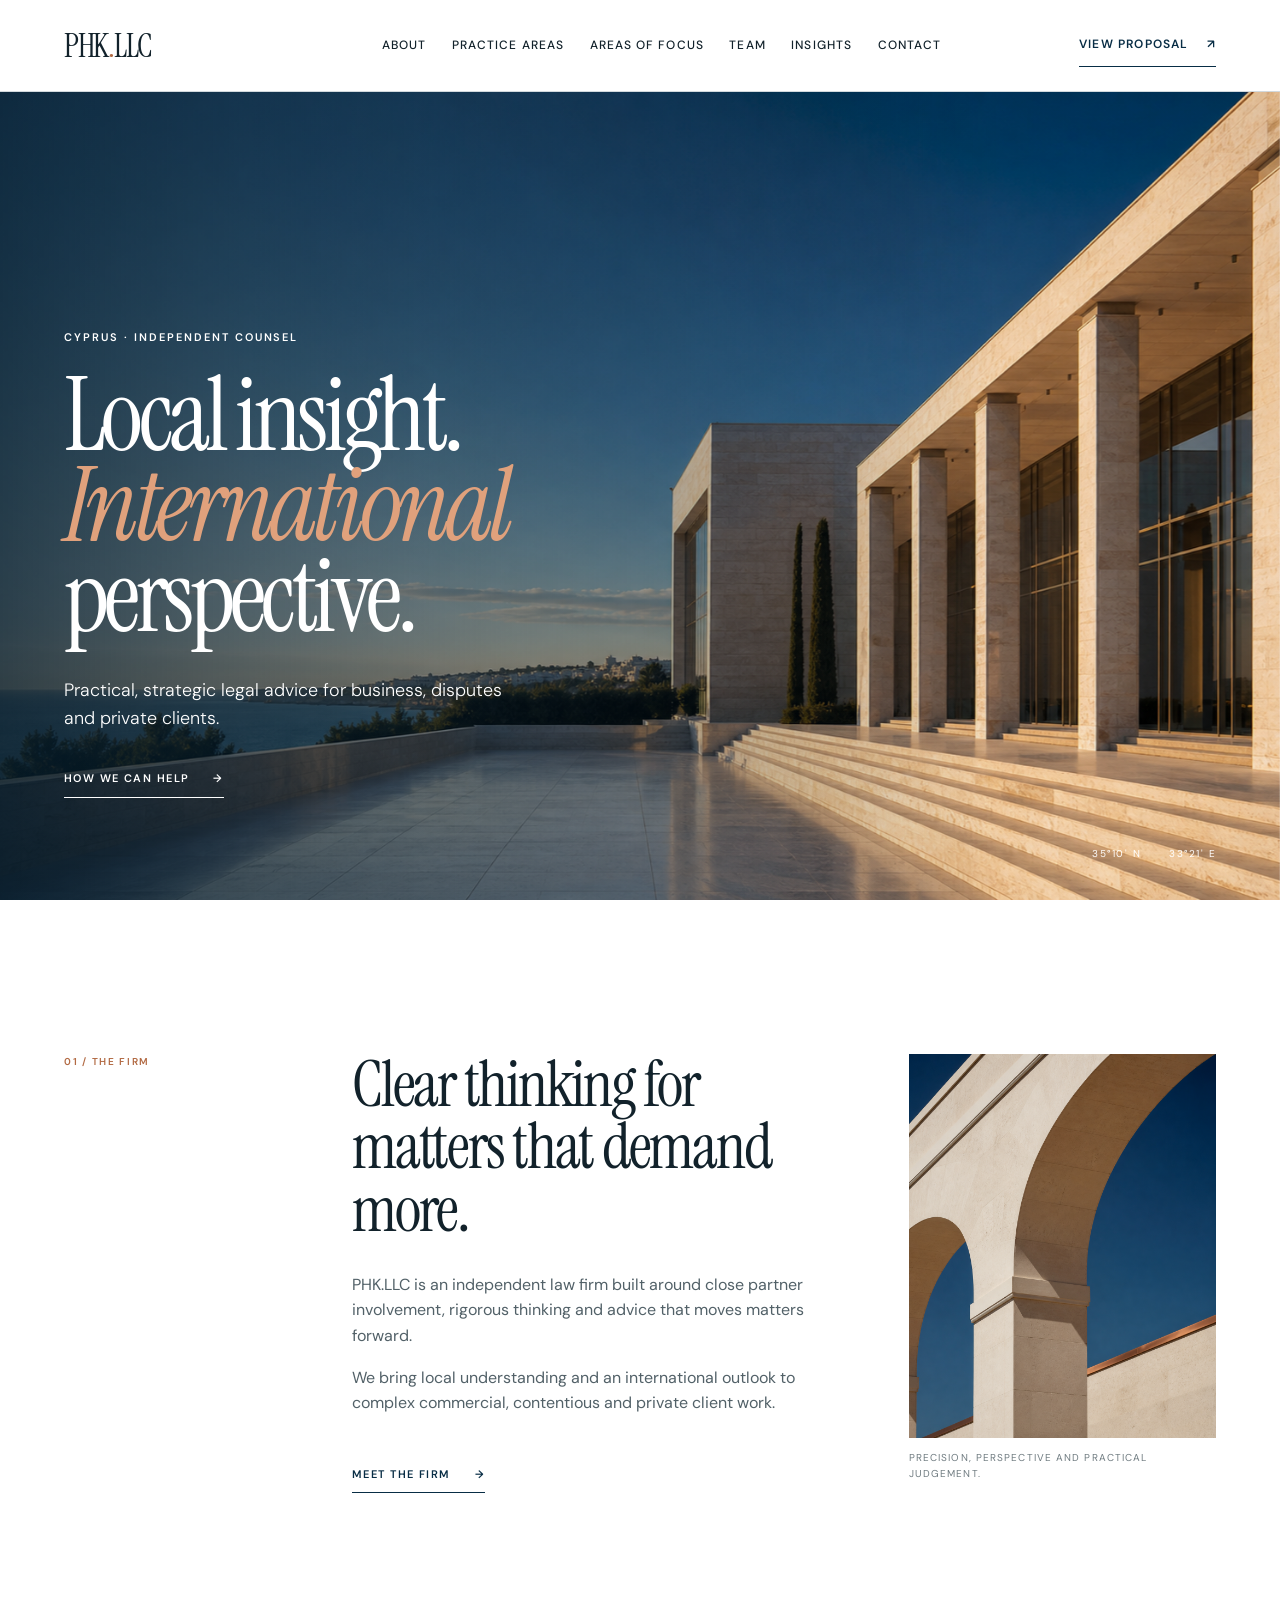
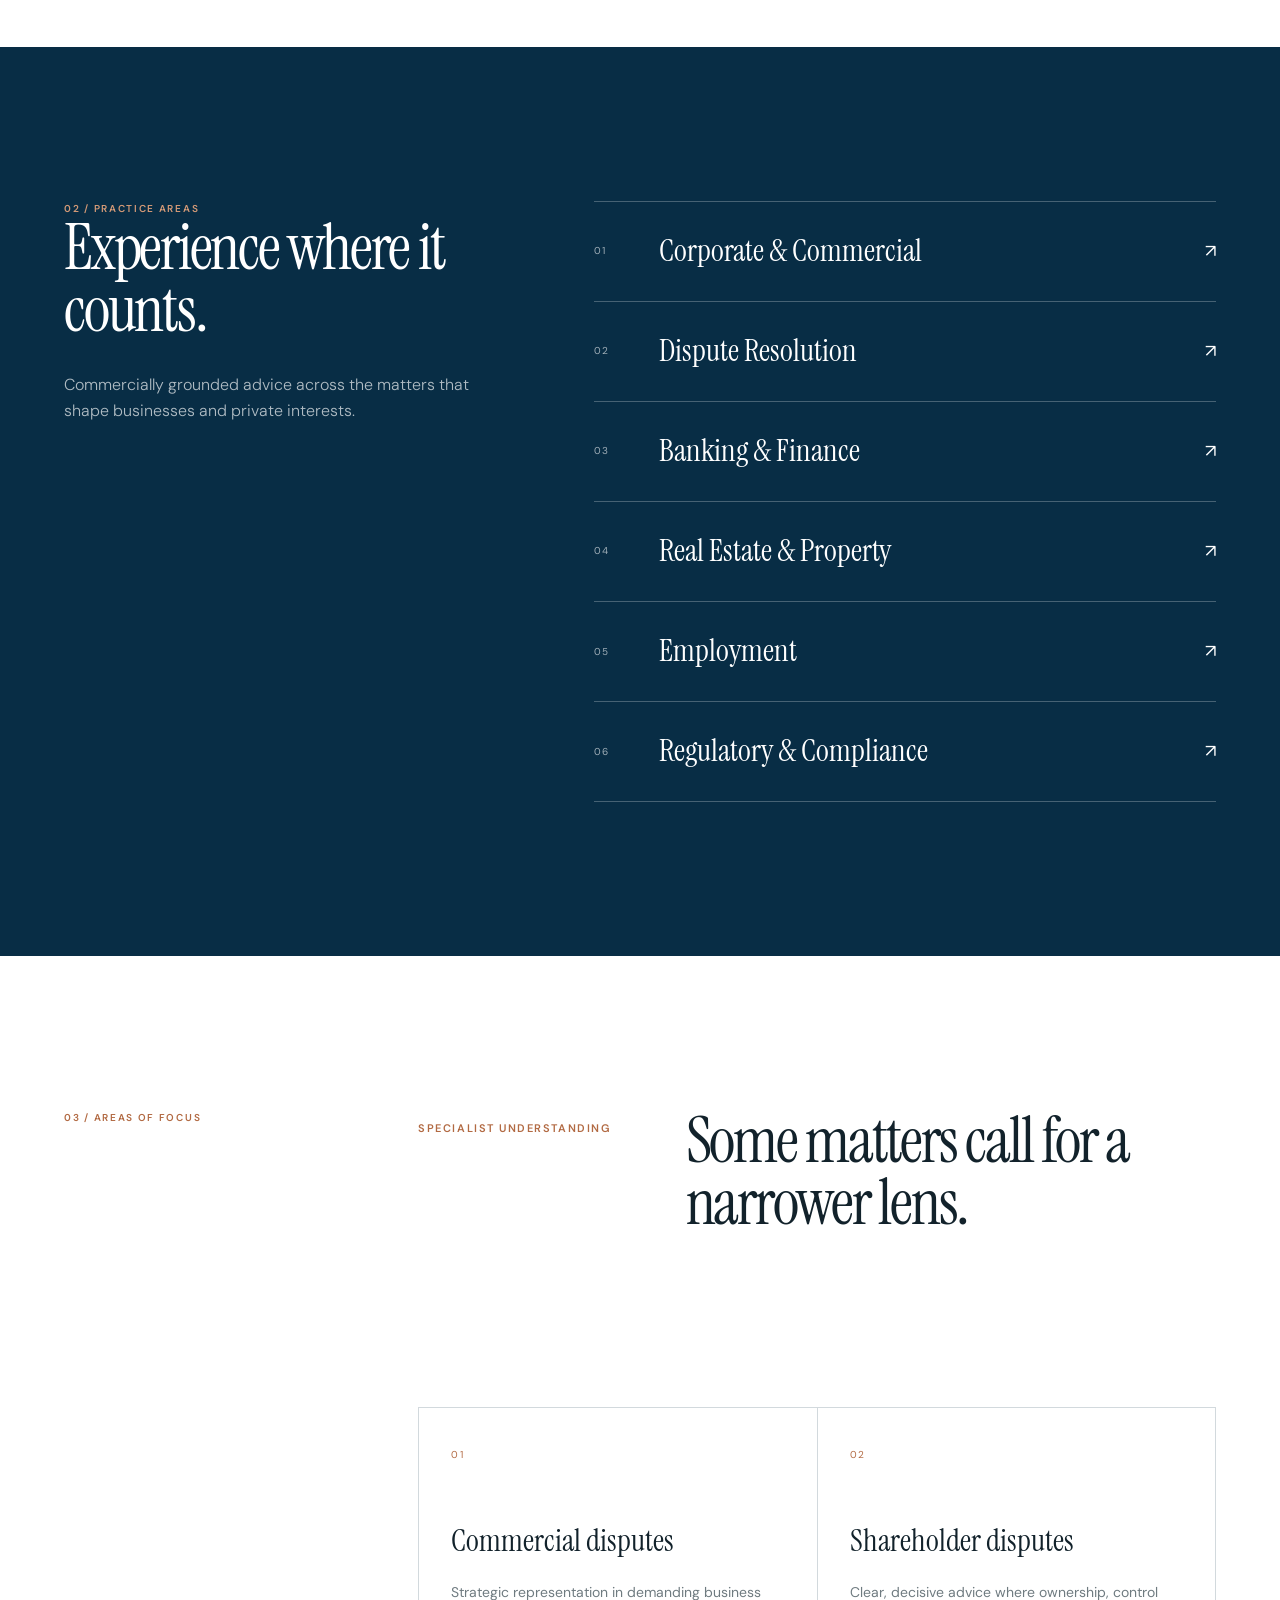
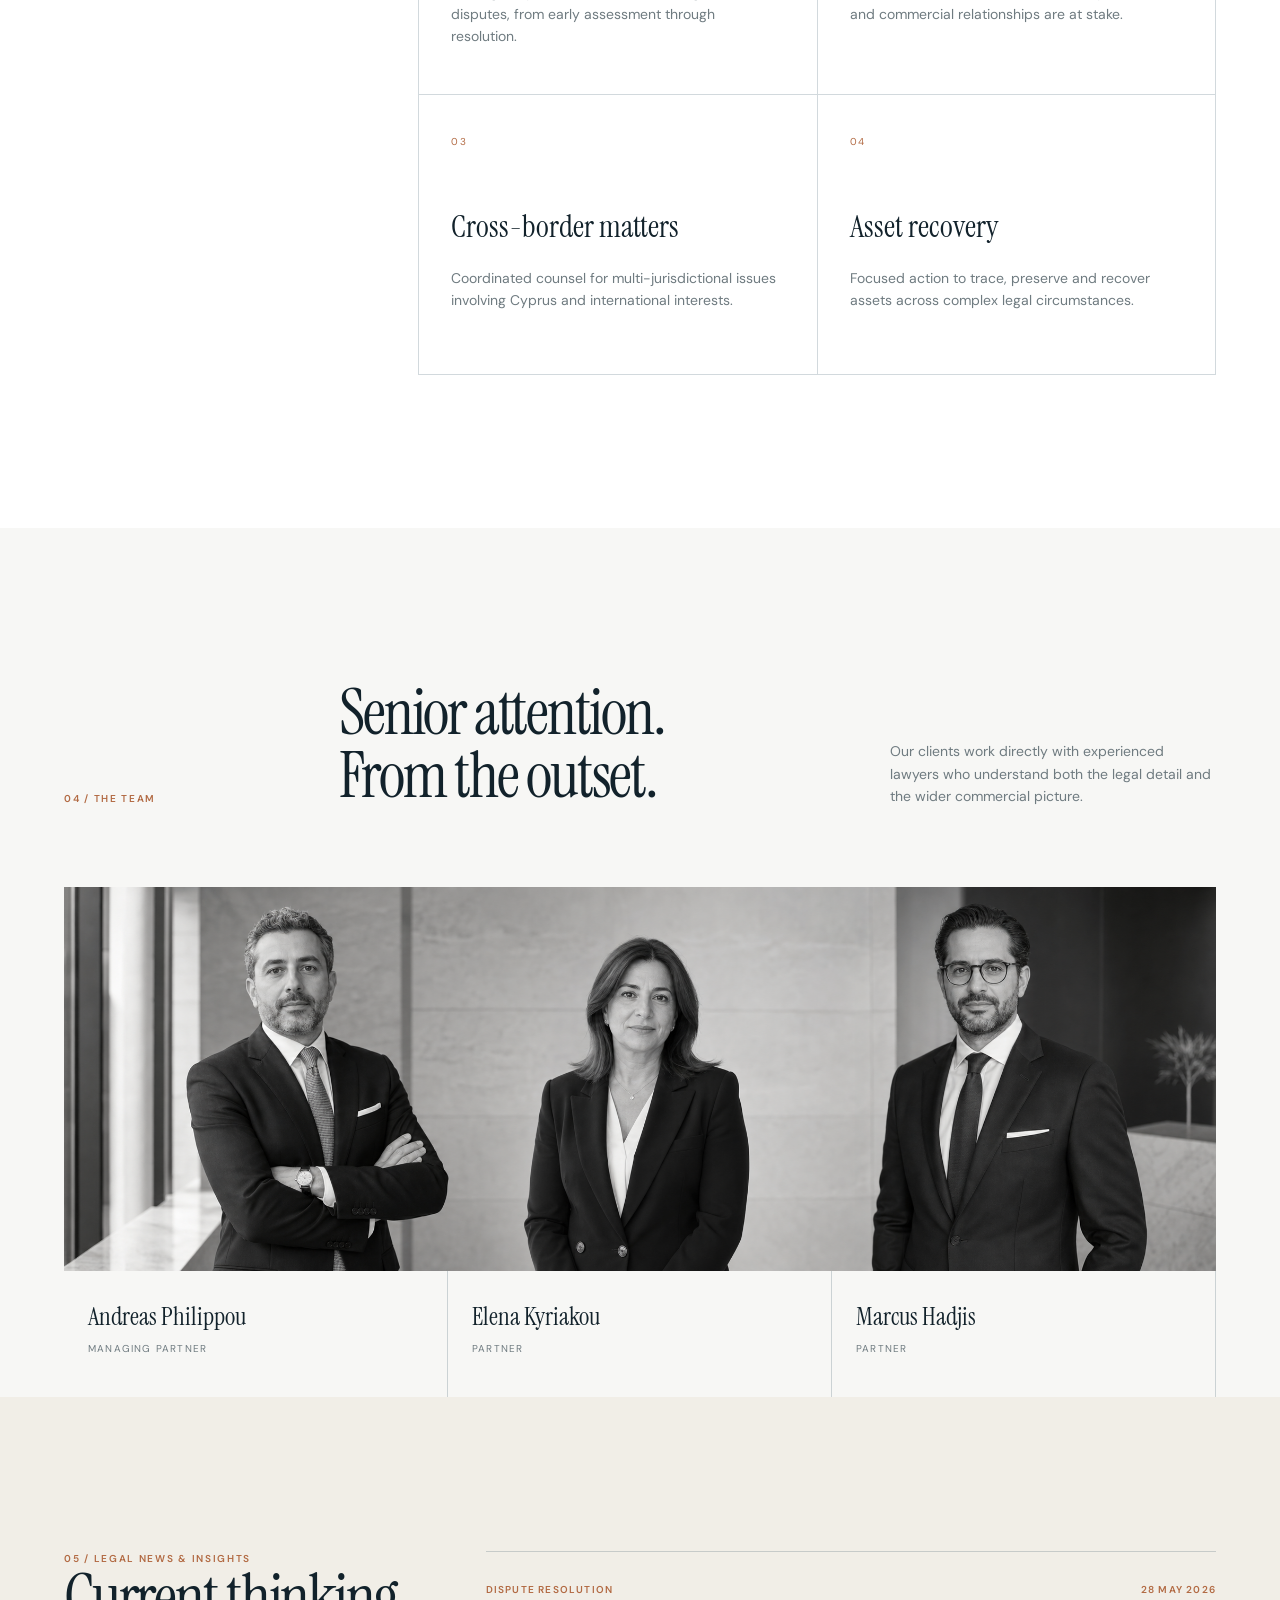
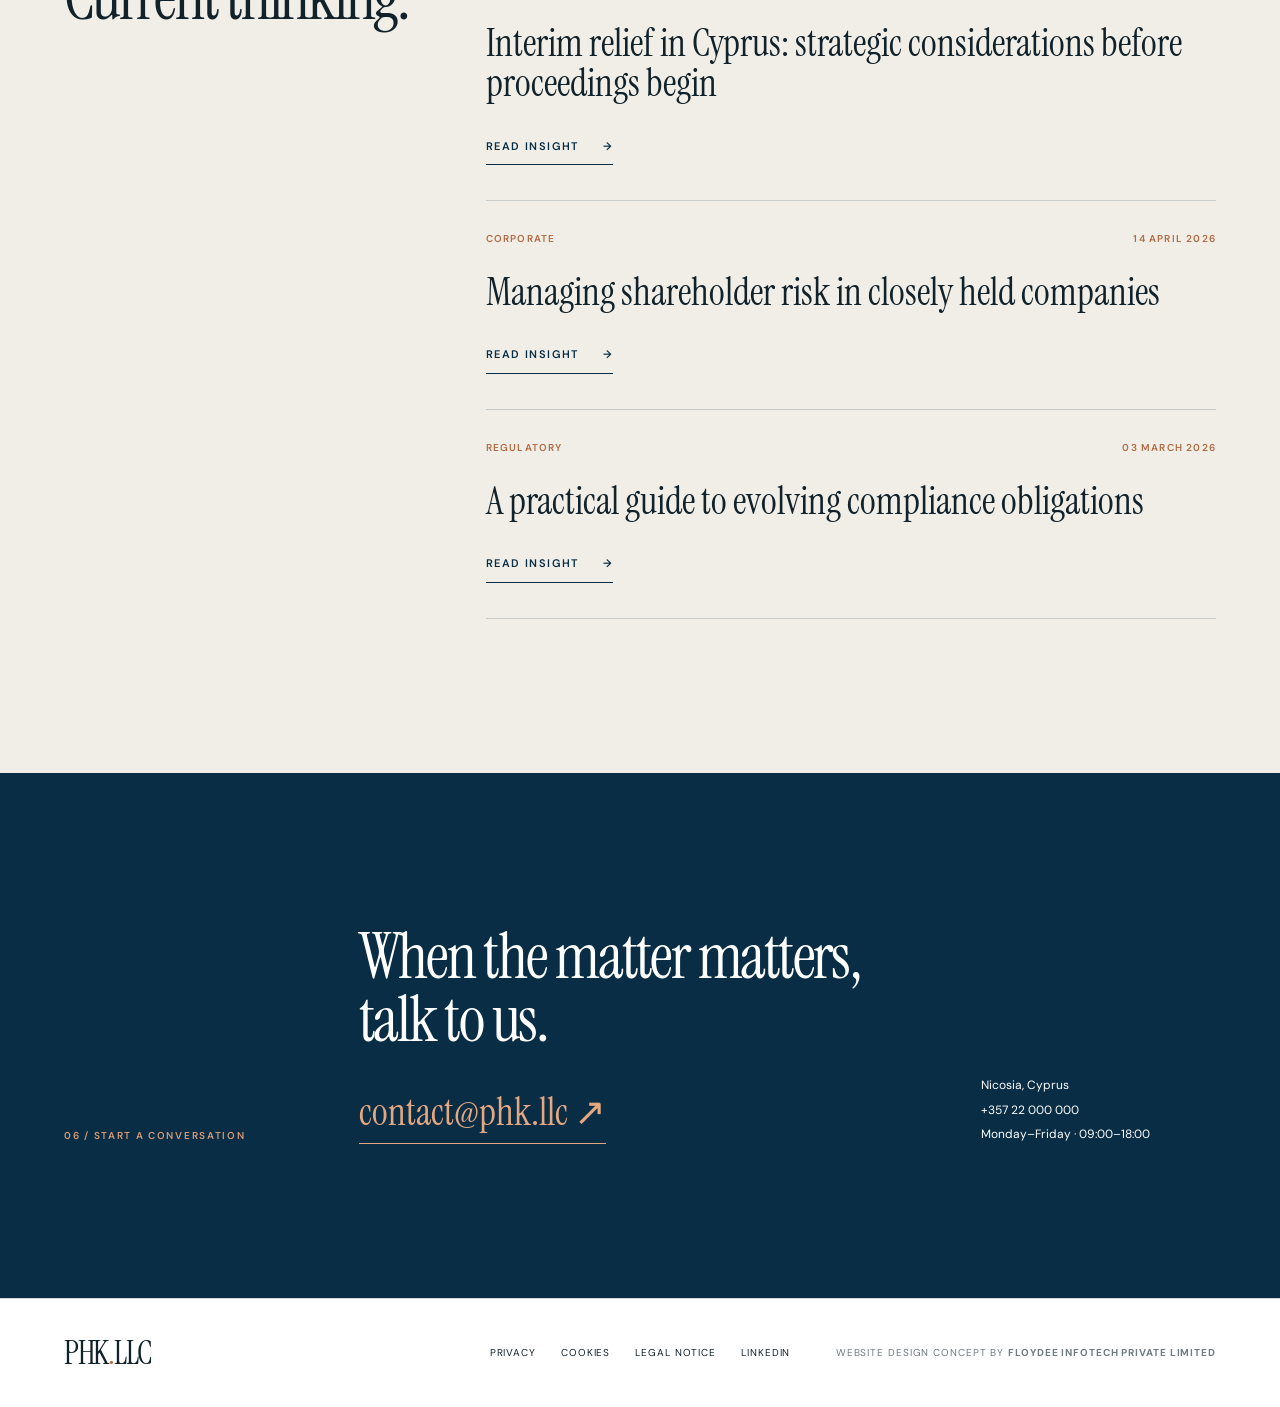
==== index.html @ 197b2334 "Build PHK interactive website proposal" ====
<!doctype html>
<html lang="en">
<head>
  <meta charset="utf-8">
  <meta name="viewport" content="width=device-width, initial-scale=1">
  <meta name="description" content="PHK.LLC is an independent Cyprus law firm providing strategic counsel for business, disputes and private clients.">
  <meta property="og:title" content="PHK.LLC | Local insight. International perspective.">
  <meta property="og:description" content="Independent legal counsel for complex commercial and private matters.">
  <meta property="og:image" content="assets/mediterranean-hero.png">
  <title>PHK.LLC | Local insight. International perspective.</title>
  <link rel="preconnect" href="https://fonts.googleapis.com">
  <link rel="preconnect" href="https://fonts.gstatic.com" crossorigin>
  <link href="https://fonts.googleapis.com/css2?family=DM+Sans:wght@300;400;500;600&family=Instrument+Serif:ital@0;1&display=swap" rel="stylesheet">
  <link rel="stylesheet" href="styles.css">
  <script defer src="script.js"></script>
</head>
<body>
  <a class="skip-link" href="#main">Skip to content</a>

  <header class="site-header">
    <a class="wordmark" href="#" aria-label="PHK.LLC home">PHK<span>.</span>LLC</a>
    <button class="menu-toggle" type="button" aria-expanded="false" aria-controls="site-nav">Menu</button>
    <nav class="site-nav" id="site-nav" aria-label="Primary navigation">
      <a href="#about">About</a>
      <a href="#practice">Practice Areas</a>
      <a href="#focus">Areas of Focus</a>
      <a href="#team">Team</a>
      <a href="#insights">Insights</a>
      <a href="#contact">Contact</a>
    </nav>
    <button class="proposal-trigger button-link" type="button">View proposal <span aria-hidden="true">↗</span></button>
  </header>

  <main id="main">
    <section class="hero" aria-labelledby="hero-title">
      <img class="hero-image" src="assets/mediterranean-hero.png" alt="Contemporary Mediterranean limestone architecture overlooking the sea">
      <div class="hero-shade"></div>
      <div class="hero-copy">
        <p class="hero-location">Cyprus · Independent counsel</p>
        <h1 id="hero-title">Local insight.<br><em>International</em> perspective.</h1>
        <p class="hero-intro">Practical, strategic legal advice for business, disputes and private clients.</p>
        <a class="text-link light" href="#practice">How we can help <span aria-hidden="true">→</span></a>
      </div>
      <div class="hero-index" aria-hidden="true">
        <span>35°10' N</span>
        <span>33°21' E</span>
      </div>
    </section>

    <section class="intro section-pad" id="about">
      <div class="section-label reveal">01 / The firm</div>
      <div class="intro-copy reveal">
        <h2>Clear thinking for matters that demand more.</h2>
        <p>PHK.LLC is an independent law firm built around close partner involvement, rigorous thinking and advice that moves matters forward.</p>
        <p>We bring local understanding and an international outlook to complex commercial, contentious and private client work.</p>
        <a class="text-link" href="#contact">Meet the firm <span aria-hidden="true">→</span></a>
      </div>
      <figure class="intro-image reveal">
        <img src="assets/limestone-arches.png" alt="Limestone arches against a deep blue Mediterranean sky">
        <figcaption>Precision, perspective and practical judgement.</figcaption>
      </figure>
    </section>

    <section class="practice section-pad navy" id="practice">
      <div class="section-heading reveal">
        <div class="section-label light">02 / Practice areas</div>
        <h2>Experience where it counts.</h2>
        <p>Commercially grounded advice across the matters that shape businesses and private interests.</p>
      </div>
      <div class="practice-list reveal">
        <a href="#contact"><span>01</span><strong>Corporate &amp; Commercial</strong><i aria-hidden="true">↗</i></a>
        <a href="#contact"><span>02</span><strong>Dispute Resolution</strong><i aria-hidden="true">↗</i></a>
        <a href="#contact"><span>03</span><strong>Banking &amp; Finance</strong><i aria-hidden="true">↗</i></a>
        <a href="#contact"><span>04</span><strong>Real Estate &amp; Property</strong><i aria-hidden="true">↗</i></a>
        <a href="#contact"><span>05</span><strong>Employment</strong><i aria-hidden="true">↗</i></a>
        <a href="#contact"><span>06</span><strong>Regulatory &amp; Compliance</strong><i aria-hidden="true">↗</i></a>
      </div>
    </section>

    <section class="focus section-pad" id="focus">
      <div class="section-label reveal">03 / Areas of focus</div>
      <div class="focus-title reveal">
        <p>Specialist understanding</p>
        <h2>Some matters call for a narrower lens.</h2>
      </div>
      <div class="focus-grid reveal">
        <article><span>01</span><h3>Commercial disputes</h3><p>Strategic representation in demanding business disputes, from early assessment through resolution.</p></article>
        <article><span>02</span><h3>Shareholder disputes</h3><p>Clear, decisive advice where ownership, control and commercial relationships are at stake.</p></article>
        <article><span>03</span><h3>Cross-border matters</h3><p>Coordinated counsel for multi-jurisdictional issues involving Cyprus and international interests.</p></article>
        <article><span>04</span><h3>Asset recovery</h3><p>Focused action to trace, preserve and recover assets across complex legal circumstances.</p></article>
      </div>
    </section>

    <section class="team section-pad" id="team">
      <div class="team-heading reveal">
        <div class="section-label">04 / The team</div>
        <h2>Senior attention.<br>From the outset.</h2>
        <p>Our clients work directly with experienced lawyers who understand both the legal detail and the wider commercial picture.</p>
      </div>
      <div class="team-photo reveal">
        <img src="assets/team-portrait.png" alt="Three senior PHK.LLC lawyers">
      </div>
      <div class="team-names reveal">
        <a href="#contact"><strong>Andreas Philippou</strong><span>Managing Partner</span></a>
        <a href="#contact"><strong>Elena Kyriakou</strong><span>Partner</span></a>
        <a href="#contact"><strong>Marcus Hadjis</strong><span>Partner</span></a>
      </div>
    </section>

    <section class="insights section-pad sand" id="insights">
      <div class="section-heading reveal">
        <div class="section-label">05 / Legal news &amp; insights</div>
        <h2>Current thinking.</h2>
      </div>
      <div class="insight-list reveal">
        <article>
          <div class="insight-meta"><span>Dispute resolution</span><time datetime="2026-05-28">28 May 2026</time></div>
          <h3>Interim relief in Cyprus: strategic considerations before proceedings begin</h3>
          <a class="text-link" href="#contact">Read insight <span aria-hidden="true">→</span></a>
        </article>
        <article>
          <div class="insight-meta"><span>Corporate</span><time datetime="2026-04-14">14 April 2026</time></div>
          <h3>Managing shareholder risk in closely held companies</h3>
          <a class="text-link" href="#contact">Read insight <span aria-hidden="true">→</span></a>
        </article>
        <article>
          <div class="insight-meta"><span>Regulatory</span><time datetime="2026-03-03">03 March 2026</time></div>
          <h3>A practical guide to evolving compliance obligations</h3>
          <a class="text-link" href="#contact">Read insight <span aria-hidden="true">→</span></a>
        </article>
      </div>
    </section>

    <section class="contact section-pad navy" id="contact">
      <div class="section-label light reveal">06 / Start a conversation</div>
      <div class="contact-main reveal">
        <h2>When the matter matters, talk to us.</h2>
        <a href="mailto:contact@phk.llc">contact@phk.llc <span aria-hidden="true">↗</span></a>
      </div>
      <address class="contact-details reveal">
        <span>Nicosia, Cyprus</span>
        <a href="tel:+35722000000">+357 22 000 000</a>
        <span>Monday–Friday · 09:00–18:00</span>
      </address>
    </section>
  </main>

  <footer class="site-footer">
    <a class="wordmark" href="#">PHK<span>.</span>LLC</a>
    <div class="footer-links">
      <a href="#">Privacy</a><a href="#">Cookies</a><a href="#">Legal notice</a><a href="#">LinkedIn</a>
    </div>
    <p>Website design concept by <strong>Floydee Infotech Private Limited</strong></p>
  </footer>

  <div class="gate" id="proposal-gate" hidden>
    <div class="gate-backdrop" data-close-gate></div>
    <section class="gate-panel" role="dialog" aria-modal="true" aria-labelledby="gate-title">
      <button class="gate-close" type="button" aria-label="Close proposal access" data-close-gate>×</button>
      <div class="gate-mark" aria-hidden="true">P</div>
      <p class="gate-kicker">Private presentation</p>
      <h2 id="gate-title">Your proposal is ready.</h2>
      <p>Enter the access code shared with you to view the tailored project proposal.</p>
      <form class="gate-form" data-gate-form>
        <label for="proposal-code">Access code</label>
        <div class="code-field">
          <input id="proposal-code" name="code" type="password" autocomplete="off" required>
          <button type="button" data-toggle-code aria-label="Show access code">Show</button>
        </div>
        <p class="gate-error" data-gate-error aria-live="polite"></p>
        <button class="gate-submit" type="submit">Open proposal <span aria-hidden="true">→</span></button>
      </form>
      <p class="gate-note">Prepared exclusively for PHK.LLC by Floydee Infotech Private Limited.</p>
    </section>
  </div>
</body>
</html>
---- styles.css ----
:root {
  --navy: #082d45;
  --navy-deep: #051f31;
  --blue: #0b4770;
  --white: #fff;
  --sand: #f1eee7;
  --stone: #d9d1c4;
  --copper: #b26a43;
  --ink: #12222b;
  --muted: #6f7b80;
  --line: rgba(8, 45, 69, .18);
  --serif: "Instrument Serif", Georgia, serif;
  --sans: "DM Sans", Arial, sans-serif;
  --pad: clamp(24px, 5vw, 78px);
}

* { box-sizing: border-box; }
html { scroll-behavior: smooth; }
body { margin: 0; color: var(--ink); background: var(--white); font-family: var(--sans); font-size: 16px; line-height: 1.6; }
body.is-locked { overflow: hidden; }
a { color: inherit; text-decoration: none; }
button, input { font: inherit; }
img { display: block; width: 100%; }
.skip-link { position: fixed; z-index: 1000; left: 12px; top: -80px; padding: 10px 16px; background: var(--white); color: var(--navy); }
.skip-link:focus { top: 12px; }
:focus-visible { outline: 2px solid var(--copper); outline-offset: 4px; }

.site-header { height: 92px; padding: 0 var(--pad); display: grid; grid-template-columns: 180px 1fr auto; align-items: center; gap: 32px; border-bottom: 1px solid var(--line); background: var(--white); }
.wordmark { font-family: var(--serif); font-size: 32px; letter-spacing: -.04em; line-height: 1; }
.wordmark span { color: var(--copper); }
.site-nav { justify-self: center; display: flex; gap: clamp(18px, 2vw, 38px); font-size: 12px; font-weight: 500; letter-spacing: .09em; text-transform: uppercase; }
.site-nav a, .footer-links a { position: relative; }
.site-nav a::after, .footer-links a::after { content: ""; position: absolute; left: 0; right: 100%; bottom: -7px; height: 1px; background: var(--copper); transition: right .3s; }
.site-nav a:hover::after, .footer-links a:hover::after { right: 0; }
.button-link { border: 0; padding: 11px 0; color: var(--navy); background: transparent; border-bottom: 1px solid var(--navy); cursor: pointer; font-size: 12px; font-weight: 600; letter-spacing: .1em; text-transform: uppercase; }
.button-link span { margin-left: 14px; }
.menu-toggle { display: none; }

.hero { min-height: calc(100svh - 92px); position: relative; display: flex; align-items: flex-end; color: var(--white); overflow: hidden; }
.hero-image, .hero-shade { position: absolute; inset: 0; height: 100%; object-fit: cover; }
.hero-image { animation: hero-in 1.5s ease both; }
.hero-shade { background: linear-gradient(90deg, rgba(3,27,43,.82) 0%, rgba(3,27,43,.36) 47%, rgba(3,27,43,.02) 78%); }
.hero-copy { position: relative; z-index: 1; max-width: 860px; padding: clamp(80px, 11vw, 170px) var(--pad) clamp(55px, 8vw, 110px); }
.hero-location, .proposal-eyebrow, .gate-kicker { margin: 0 0 25px; font-size: 11px; font-weight: 600; letter-spacing: .18em; text-transform: uppercase; }
.hero h1 { margin: 0; font-family: var(--serif); font-size: clamp(63px, 8vw, 126px); font-weight: 400; line-height: .88; letter-spacing: -.045em; }
.hero h1 em { color: #e0a17c; font-weight: 400; }
.hero-intro { max-width: 470px; margin: 34px 0 28px; font-size: clamp(16px, 1.4vw, 20px); font-weight: 300; }
.hero-index { position: absolute; z-index: 1; right: var(--pad); bottom: 38px; display: flex; gap: 28px; font-size: 10px; letter-spacing: .15em; }
.text-link { display: inline-flex; align-items: center; gap: 24px; padding: 9px 0; border-bottom: 1px solid currentColor; color: var(--navy); font-size: 11px; font-weight: 600; letter-spacing: .13em; text-transform: uppercase; transition: gap .3s; }
.text-link:hover { gap: 34px; }
.text-link.light { color: var(--white); }

.section-pad { padding: clamp(85px, 12vw, 180px) var(--pad); }
.section-label, .proposal-number { font-size: 10px; font-weight: 600; letter-spacing: .17em; text-transform: uppercase; color: var(--copper); }
.section-label.light, .proposal-number.light, .proposal-eyebrow.light { color: #d49a77; }
.intro { display: grid; grid-template-columns: .55fr 1.25fr .8fr; gap: clamp(35px, 6vw, 100px); align-items: start; }
.intro-copy h2, .section-heading h2, .focus-title h2, .team-heading h2, .contact h2, .proposal-section h2, .proposal-price h2, .proposal-close h2, .ai-story h2 { margin: 0 0 30px; font-family: var(--serif); font-size: clamp(45px, 5vw, 82px); font-weight: 400; line-height: .98; letter-spacing: -.035em; }
.intro-copy p { max-width: 670px; color: #526168; font-size: clamp(16px, 1.25vw, 19px); }
.intro-copy .text-link { margin-top: 25px; }
.intro-image { margin: 0; }
.intro-image img { aspect-ratio: 4 / 5; object-fit: cover; }
.intro-image figcaption { margin-top: 12px; color: var(--muted); font-size: 10px; letter-spacing: .11em; text-transform: uppercase; }
.navy { color: var(--white); background: var(--navy); }
.sand { background: var(--sand); }
.practice { display: grid; grid-template-columns: .8fr 1.2fr; gap: clamp(50px, 9vw, 150px); }
.section-heading p { max-width: 460px; color: inherit; opacity: .68; font-weight: 300; }
.practice-list { border-top: 1px solid rgba(255,255,255,.25); }
.practice-list a { display: grid; grid-template-columns: 45px 1fr auto; gap: 20px; align-items: center; padding: 25px 0; border-bottom: 1px solid rgba(255,255,255,.25); transition: color .25s, padding .25s; }
.practice-list a:hover { color: #e5a780; padding-left: 10px; }
.practice-list span { font-size: 10px; letter-spacing: .14em; opacity: .62; }
.practice-list strong { font-family: var(--serif); font-size: clamp(25px, 2.4vw, 39px); font-weight: 400; }
.practice-list i { font-style: normal; font-size: 18px; }
.focus { display: grid; grid-template-columns: .48fr 1.52fr; gap: clamp(40px, 8vw, 130px); }
.focus-title { grid-column: 2; display: grid; grid-template-columns: .6fr 1.4fr; gap: 40px; align-items: start; }
.focus-title p { margin-top: 10px; color: var(--copper); font-size: 11px; font-weight: 600; letter-spacing: .14em; text-transform: uppercase; }
.focus-grid { grid-column: 2; display: grid; grid-template-columns: repeat(2, 1fr); margin-top: 40px; border-top: 1px solid var(--line); border-left: 1px solid var(--line); }
.focus-grid article { min-height: 280px; padding: 32px; border-right: 1px solid var(--line); border-bottom: 1px solid var(--line); }
.focus-grid span { color: var(--copper); font-size: 10px; letter-spacing: .14em; }
.focus-grid h3, .deliver-grid h3, .terms-columns h3 { margin: 50px 0 15px; font-family: var(--serif); font-size: 31px; font-weight: 400; }
.focus-grid p, .deliver-grid p { color: var(--muted); font-size: 14px; }
.team { padding-bottom: 0; background: #f7f7f5; }
.team-heading { display: grid; grid-template-columns: .45fr 1fr .65fr; gap: 50px; align-items: end; margin-bottom: 80px; }
.team-heading h2, .team-heading p { margin-bottom: 0; }
.team-heading p { color: var(--muted); font-size: 14px; }
.team-photo { overflow: hidden; }
.team-photo img { aspect-ratio: 3 / 1; object-fit: cover; transition: transform .8s ease; }
.team-photo:hover img { transform: scale(1.015); }
.team-names { display: grid; grid-template-columns: repeat(3, 1fr); }
.team-names a { display: flex; flex-direction: column; padding: 26px 24px 40px; border-right: 1px solid var(--line); transition: background .25s; }
.team-names a:hover { background: var(--white); }
.team-names strong { font-family: var(--serif); font-size: 25px; font-weight: 400; }
.team-names span { margin-top: 4px; color: var(--muted); font-size: 10px; letter-spacing: .12em; text-transform: uppercase; }
.insights { display: grid; grid-template-columns: .65fr 1.35fr; gap: 70px; }
.insight-list { border-top: 1px solid var(--line); }
.insight-list article { padding: 30px 0 35px; border-bottom: 1px solid var(--line); }
.insight-meta { display: flex; justify-content: space-between; color: var(--copper); font-size: 10px; font-weight: 600; letter-spacing: .12em; text-transform: uppercase; }
.insight-list h3 { max-width: 750px; margin: 25px 0; font-family: var(--serif); font-size: clamp(29px, 3vw, 46px); font-weight: 400; line-height: 1.05; }
.contact { display: grid; grid-template-columns: .5fr 1.2fr .5fr; gap: 60px; align-items: end; }
.contact-main h2 { max-width: 750px; }
.contact-main > a { display: inline-block; color: #e5a780; font-family: var(--serif); font-size: clamp(27px, 3vw, 46px); border-bottom: 1px solid currentColor; }
.contact-details { display: flex; flex-direction: column; gap: 5px; font-style: normal; font-size: 12px; opacity: .7; }
.site-footer { padding: 38px var(--pad); display: grid; grid-template-columns: 1fr auto 1fr; gap: 35px; align-items: center; border-top: 1px solid var(--line); font-size: 10px; letter-spacing: .09em; text-transform: uppercase; }
.footer-links { display: flex; gap: 25px; }
.site-footer p { justify-self: end; margin: 0; color: var(--muted); }

.gate[hidden] { display: none; }
.gate { position: fixed; z-index: 100; inset: 0; display: grid; place-items: center; padding: 20px; opacity: 0; transition: opacity .35s; }
.gate.is-open { opacity: 1; }
.gate-backdrop { position: absolute; inset: 0; background: rgba(3, 20, 31, .83); backdrop-filter: blur(10px); }
.gate-panel { position: relative; width: min(540px, 100%); padding: clamp(40px, 6vw, 75px); color: var(--white); background: var(--navy); box-shadow: 0 30px 80px rgba(0,0,0,.25); transform: translateY(25px); transition: transform .35s; }
.is-open .gate-panel { transform: translateY(0); }
.gate-panel::before, .gate-panel::after { content: ""; position: absolute; width: 40px; height: 40px; border-color: #d49a77; }
.gate-panel::before { left: 18px; top: 18px; border-left: 1px solid; border-top: 1px solid; }
.gate-panel::after { right: 18px; bottom: 18px; border-right: 1px solid; border-bottom: 1px solid; }
.gate-close { position: absolute; right: 23px; top: 17px; z-index: 2; border: 0; color: var(--white); background: transparent; font-size: 28px; cursor: pointer; }
.gate-mark { width: 56px; height: 56px; display: grid; place-items: center; margin-bottom: 42px; border: 1px solid rgba(255,255,255,.35); border-radius: 50%; color: #dda17d; font-family: var(--serif); font-size: 30px; }
.gate-panel h2 { margin: 0 0 18px; font-family: var(--serif); font-size: clamp(43px, 6vw, 63px); font-weight: 400; line-height: .95; }
.gate-panel > p:not(.gate-kicker):not(.gate-note) { color: rgba(255,255,255,.65); font-size: 14px; }
.gate-form { margin-top: 34px; }
.gate-form label { display: block; margin-bottom: 8px; color: #d8a17f; font-size: 10px; font-weight: 600; letter-spacing: .15em; text-transform: uppercase; }
.code-field { display: grid; grid-template-columns: 1fr auto; border-bottom: 1px solid rgba(255,255,255,.5); }
.code-field input { min-width: 0; padding: 12px 0; border: 0; outline: 0; color: var(--white); background: transparent; letter-spacing: .08em; }
.code-field button { border: 0; color: rgba(255,255,255,.6); background: transparent; cursor: pointer; font-size: 10px; letter-spacing: .12em; text-transform: uppercase; }
.gate-error { min-height: 23px; margin: 9px 0; color: #f0b18d; font-size: 12px; }
.gate-submit { width: 100%; display: flex; justify-content: space-between; margin-top: 12px; padding: 16px 0; border: 0; border-bottom: 1px solid #d8a17f; color: var(--white); background: transparent; cursor: pointer; font-size: 11px; font-weight: 600; letter-spacing: .13em; text-transform: uppercase; }
.gate-note { margin: 35px 0 0; color: rgba(255,255,255,.4); font-size: 9px; letter-spacing: .09em; text-transform: uppercase; }
.shake { animation: shake .32s linear; }

.proposal-page { background: #f8f8f6; }
.proposal-lock { position: fixed; z-index: 200; inset: 0; display: grid; place-items: center; padding: 20px; background: var(--navy-deep); transition: opacity .4s, visibility .4s; }
.proposal-lock.is-unlocked { opacity: 0; visibility: hidden; pointer-events: none; }
.lock-panel { transform: none; }
.proposal-header { height: 84px; display: grid; grid-template-columns: 1fr auto 1fr; align-items: center; padding: 0 var(--pad); border-bottom: 1px solid var(--line); color: var(--navy); font-size: 10px; letter-spacing: .12em; text-transform: uppercase; background: var(--white); }
.proposal-header > a:last-child { justify-self: end; border-bottom: 1px solid; }
.floydee-mark { display: flex; flex-direction: column; width: max-content; color: var(--navy); font-size: 17px; font-weight: 600; letter-spacing: .12em; line-height: 1; }
.floydee-mark span { margin-top: 4px; color: var(--copper); font-size: 7px; letter-spacing: .29em; }
.proposal-main { overflow: hidden; }
.proposal-hero { min-height: calc(100svh - 84px); padding: clamp(75px, 11vw, 160px) var(--pad) 75px; display: grid; grid-template-columns: 1.4fr .6fr; gap: 80px; align-items: end; color: var(--white); background: var(--navy); }
.proposal-hero h1 { max-width: 1000px; margin: 0; font-family: var(--serif); font-size: clamp(64px, 8vw, 128px); font-weight: 400; line-height: .88; letter-spacing: -.045em; }
.proposal-hero h1 em, .ai-story h2 em { color: #dfa27d; font-weight: 400; }
.proposal-summary > p { max-width: 370px; margin: 0 0 40px; color: rgba(255,255,255,.67); font-size: 14px; }
.proposal-summary > div { padding: 20px 0; display: flex; justify-content: space-between; align-items: baseline; border-top: 1px solid rgba(255,255,255,.25); }
.proposal-summary span { font-size: 10px; letter-spacing: .13em; text-transform: uppercase; opacity: .62; }
.proposal-summary strong { font-family: var(--serif); font-size: 34px; font-weight: 400; }
.proposal-section { padding: clamp(90px, 12vw, 180px) var(--pad); display: grid; grid-template-columns: .46fr 1.54fr; gap: clamp(50px, 8vw, 140px); }
.proposal-section > div > p { max-width: 800px; color: #617077; font-size: clamp(16px, 1.35vw, 20px); }
.proposal-price { padding: clamp(80px, 10vw, 150px) var(--pad); display: grid; grid-template-columns: 1.25fr .75fr; gap: 70px; align-items: end; }
.price-stack { padding-left: 40px; border-left: 1px solid rgba(255,255,255,.3); }
.price-stack span { display: block; font-size: 10px; letter-spacing: .14em; text-transform: uppercase; opacity: .65; }
.price-stack strong { display: block; margin: 10px 0; color: #dda17d; font-family: var(--serif); font-size: clamp(90px, 12vw, 180px); font-weight: 400; line-height: .85; }
.price-stack p { color: rgba(255,255,255,.5); font-size: 11px; }
.sitemap { margin-top: 70px; display: grid; grid-template-columns: repeat(3, 1fr); border-top: 1px solid var(--line); border-left: 1px solid var(--line); }
.sitemap > div { min-height: 200px; display: flex; flex-direction: column; padding: 27px; border-right: 1px solid var(--line); border-bottom: 1px solid var(--line); }
.sitemap .sitemap-home { grid-column: 1 / -1; min-height: auto; color: var(--white); background: var(--navy); font-family: var(--serif); font-size: 35px; }
.sitemap strong { margin-bottom: 28px; font-family: var(--serif); font-size: 26px; font-weight: 400; }
.sitemap span { color: var(--muted); font-size: 12px; }
.deliver-grid { display: grid; grid-template-columns: repeat(3, 1fr); margin-top: 60px; border-top: 1px solid var(--line); border-left: 1px solid var(--line); }
.deliver-grid article { min-height: 290px; padding: 27px; border-right: 1px solid var(--line); border-bottom: 1px solid var(--line); }
.deliver-grid span { color: var(--copper); font-size: 10px; letter-spacing: .12em; }
.compare { margin-top: 60px; display: grid; grid-template-columns: repeat(2, 1fr); border-top: 1px solid var(--line); border-left: 1px solid var(--line); }
.compare article { padding: 36px; border-right: 1px solid var(--line); border-bottom: 1px solid var(--line); }
.compare-label { margin: 0 0 35px; color: var(--copper) !important; font-size: 10px !important; font-weight: 600; letter-spacing: .13em; text-transform: uppercase; }
.compare ul, .terms-columns ul { margin: 0; padding: 0; list-style: none; }
.compare li, .terms-columns li { padding: 13px 0; border-top: 1px solid var(--line); color: var(--muted); font-size: 13px; }
.wordpress > div > p { color: rgba(255,255,255,.68); }
.wp-alt { max-width: 570px; margin-top: 55px; padding: 28px 0; border-top: 1px solid rgba(255,255,255,.3); border-bottom: 1px solid rgba(255,255,255,.3); }
.wp-alt span { display: block; font-size: 10px; letter-spacing: .14em; text-transform: uppercase; }
.wp-alt strong { display: block; color: #dda17d; font-family: var(--serif); font-size: 75px; font-weight: 400; line-height: 1.1; }
.wp-alt p { margin: 0; color: rgba(255,255,255,.55); font-size: 11px; }
.ai-story { position: relative; padding: clamp(100px, 14vw, 210px) var(--pad); display: grid; grid-template-columns: .6fr 1.4fr; gap: clamp(60px, 10vw, 160px); color: var(--white); background: #10252d; overflow: hidden; }
.ai-orbit { position: relative; width: min(34vw, 430px); aspect-ratio: 1; display: grid; place-items: center; border: 1px solid rgba(221,161,125,.45); border-radius: 50%; }
.ai-orbit::before, .ai-orbit::after { content: ""; position: absolute; border: 1px solid rgba(255,255,255,.14); border-radius: 50%; }
.ai-orbit::before { inset: 14%; }
.ai-orbit::after { inset: 29%; }
.ai-orbit span { z-index: 1; color: #dda17d; font-family: var(--serif); font-size: 80px; }
.ai-lead { max-width: 820px; color: rgba(255,255,255,.67); font-size: clamp(16px, 1.35vw, 20px); }
.ai-grid { margin-top: 55px; display: grid; grid-template-columns: repeat(2, 1fr); border-top: 1px solid rgba(255,255,255,.2); border-left: 1px solid rgba(255,255,255,.2); }
.ai-grid span { padding: 22px; border-right: 1px solid rgba(255,255,255,.2); border-bottom: 1px solid rgba(255,255,255,.2); font-size: 12px; }
.ai-note { margin-top: 30px; color: #dda17d; font-size: 11px; }
.terms-columns { margin-top: 60px; display: grid; grid-template-columns: repeat(3, 1fr); gap: 45px; }
.terms-columns h3 { margin-top: 0; }
.timeline-list { margin: 55px 0 0; padding: 0; list-style: none; border-top: 1px solid var(--line); }
.timeline-list li { display: grid; grid-template-columns: 45px 1fr auto; gap: 28px; padding: 24px 0; border-bottom: 1px solid var(--line); }
.timeline-list li > span, .timeline-list em { color: var(--copper); font-size: 10px; font-style: normal; letter-spacing: .13em; text-transform: uppercase; }
.timeline-list strong { font-family: var(--serif); font-size: 27px; font-weight: 400; }
.timeline-list p { margin: 3px 0 0; color: var(--muted); font-size: 12px; }
.payment { display: grid; grid-template-columns: repeat(3, 1fr); margin-top: 70px; border: 1px solid var(--line); }
.payment div { display: flex; flex-direction: column; padding: 28px; border-right: 1px solid var(--line); }
.payment div:last-child { border: 0; }
.payment strong { color: var(--copper); font-family: var(--serif); font-size: 60px; font-weight: 400; }
.payment span { color: var(--muted); font-size: 10px; letter-spacing: .12em; text-transform: uppercase; }
.proposal-close { min-height: 80svh; padding: clamp(100px, 13vw, 200px) var(--pad) 60px; display: flex; flex-direction: column; justify-content: flex-end; }
.proposal-close h2 { max-width: 1100px; font-size: clamp(65px, 8vw, 130px); }
.proposal-close > a { width: max-content; color: #dda17d; font-family: var(--serif); font-size: clamp(28px, 4vw, 52px); border-bottom: 1px solid; }
.close-meta { margin-top: 90px; padding-top: 25px; display: flex; justify-content: space-between; border-top: 1px solid rgba(255,255,255,.25); font-size: 9px; letter-spacing: .11em; text-transform: uppercase; opacity: .55; }
.proposal-footer { padding: 35px var(--pad); display: flex; justify-content: space-between; align-items: center; background: var(--white); }
.proposal-footer p { color: var(--muted); font-size: 9px; letter-spacing: .11em; text-transform: uppercase; }
.reveal { opacity: 0; transform: translateY(22px); transition: opacity .75s ease, transform .75s ease; }
.reveal.is-visible { opacity: 1; transform: translateY(0); }

@keyframes hero-in { from { transform: scale(1.05); opacity: .7; } to { transform: scale(1); opacity: 1; } }
@keyframes shake { 25% { transform: translateX(-5px); } 50% { transform: translateX(5px); } 75% { transform: translateX(-3px); } }

@media (max-width: 1050px) {
  .site-header { grid-template-columns: 1fr auto auto; }
  .menu-toggle { display: block; border: 0; background: transparent; color: var(--navy); font-size: 11px; font-weight: 600; letter-spacing: .12em; text-transform: uppercase; }
  .site-nav { position: absolute; z-index: 20; top: 92px; left: 0; right: 0; display: none; padding: 28px var(--pad); background: var(--white); border-bottom: 1px solid var(--line); }
  .site-nav.is-open { display: grid; grid-template-columns: repeat(3, 1fr); }
  .intro, .practice, .insights, .contact, .proposal-section, .ai-story { grid-template-columns: 1fr; }
  .intro { grid-template-columns: .5fr 1.1fr .8fr; gap: 30px; }
  .focus { grid-template-columns: .3fr 1.7fr; }
  .team-heading { grid-template-columns: .4fr 1fr; }
  .team-heading p { grid-column: 2; }
  .contact-main { max-width: 800px; }
  .contact-details { margin-top: 30px; }
  .proposal-hero { grid-template-columns: 1fr; }
  .proposal-summary { max-width: 600px; }
  .proposal-price { grid-template-columns: 1fr; }
  .price-stack { padding: 30px 0 0; border-left: 0; border-top: 1px solid rgba(255,255,255,.3); }
  .ai-orbit { width: min(55vw, 430px); }
  .proposal-section { gap: 35px; }
}

@media (max-width: 760px) {
  .site-header { height: 76px; grid-template-columns: 1fr auto auto; gap: 18px; }
  .wordmark { font-size: 27px; }
  .button-link { padding: 8px 0; font-size: 8px; letter-spacing: .08em; }
  .button-link span { margin-left: 5px; font-size: 10px; }
  .site-nav { top: 76px; grid-template-columns: 1fr !important; gap: 20px; }
  .hero { min-height: calc(100svh - 76px); }
  .hero-shade { background: linear-gradient(90deg, rgba(3,27,43,.76), rgba(3,27,43,.22)); }
  .hero h1 { font-size: clamp(58px, 17vw, 84px); }
  .hero-copy { padding-bottom: 70px; }
  .hero-index { display: none; }
  .intro, .focus, .team-heading { display: block; }
  .intro-copy, .intro-image, .focus-title, .focus-grid, .team-heading h2, .team-heading p { margin-top: 40px; }
  .focus-title { display: block; }
  .focus-grid, .team-names, .deliver-grid, .compare, .terms-columns, .sitemap, .ai-grid, .payment { grid-template-columns: 1fr; }
  .focus-grid { margin-left: 0; }
  .focus-grid article { min-height: 230px; }
  .team-photo { margin-left: calc(var(--pad) * -1); margin-right: calc(var(--pad) * -1); }
  .team-photo img { height: 380px; aspect-ratio: auto; object-fit: cover; object-position: center; }
  .team-names a { border-bottom: 1px solid var(--line); }
  .insight-meta { gap: 20px; }
  .contact { align-items: start; }
  .site-footer { grid-template-columns: 1fr; }
  .footer-links { flex-wrap: wrap; }
  .site-footer p { justify-self: start; }
  .gate-panel { padding: 45px 32px; }
  .gate-mark { margin-bottom: 30px; }
  .proposal-header { height: 74px; grid-template-columns: 1fr auto; }
  .proposal-header > span { display: none; }
  .proposal-header > a:last-child { font-size: 0; }
  .proposal-header > a:last-child::after { content: "Concept ↗"; font-size: 9px; }
  .proposal-hero { min-height: auto; padding-top: 100px; }
  .proposal-hero h1 { font-size: clamp(62px, 17vw, 92px); }
  .proposal-summary { margin-top: 50px; }
  .sitemap .sitemap-home { grid-column: auto; }
  .deliver-grid article { min-height: auto; }
  .ai-story { display: block; }
  .ai-orbit { width: 210px; margin-bottom: 70px; }
  .ai-orbit span { font-size: 50px; }
  .terms-columns { gap: 50px; }
  .timeline-list li { grid-template-columns: 32px 1fr; }
  .timeline-list em { grid-column: 2; }
  .payment div { border-right: 0; border-bottom: 1px solid var(--line); }
  .close-meta { flex-direction: column; gap: 10px; }
  .proposal-footer { align-items: flex-start; flex-direction: column; gap: 25px; }
}

@media (prefers-reduced-motion: reduce) {
  *, *::before, *::after { scroll-behavior: auto !important; animation-duration: .01ms !important; transition-duration: .01ms !important; }
  .reveal { opacity: 1; transform: none; }
}
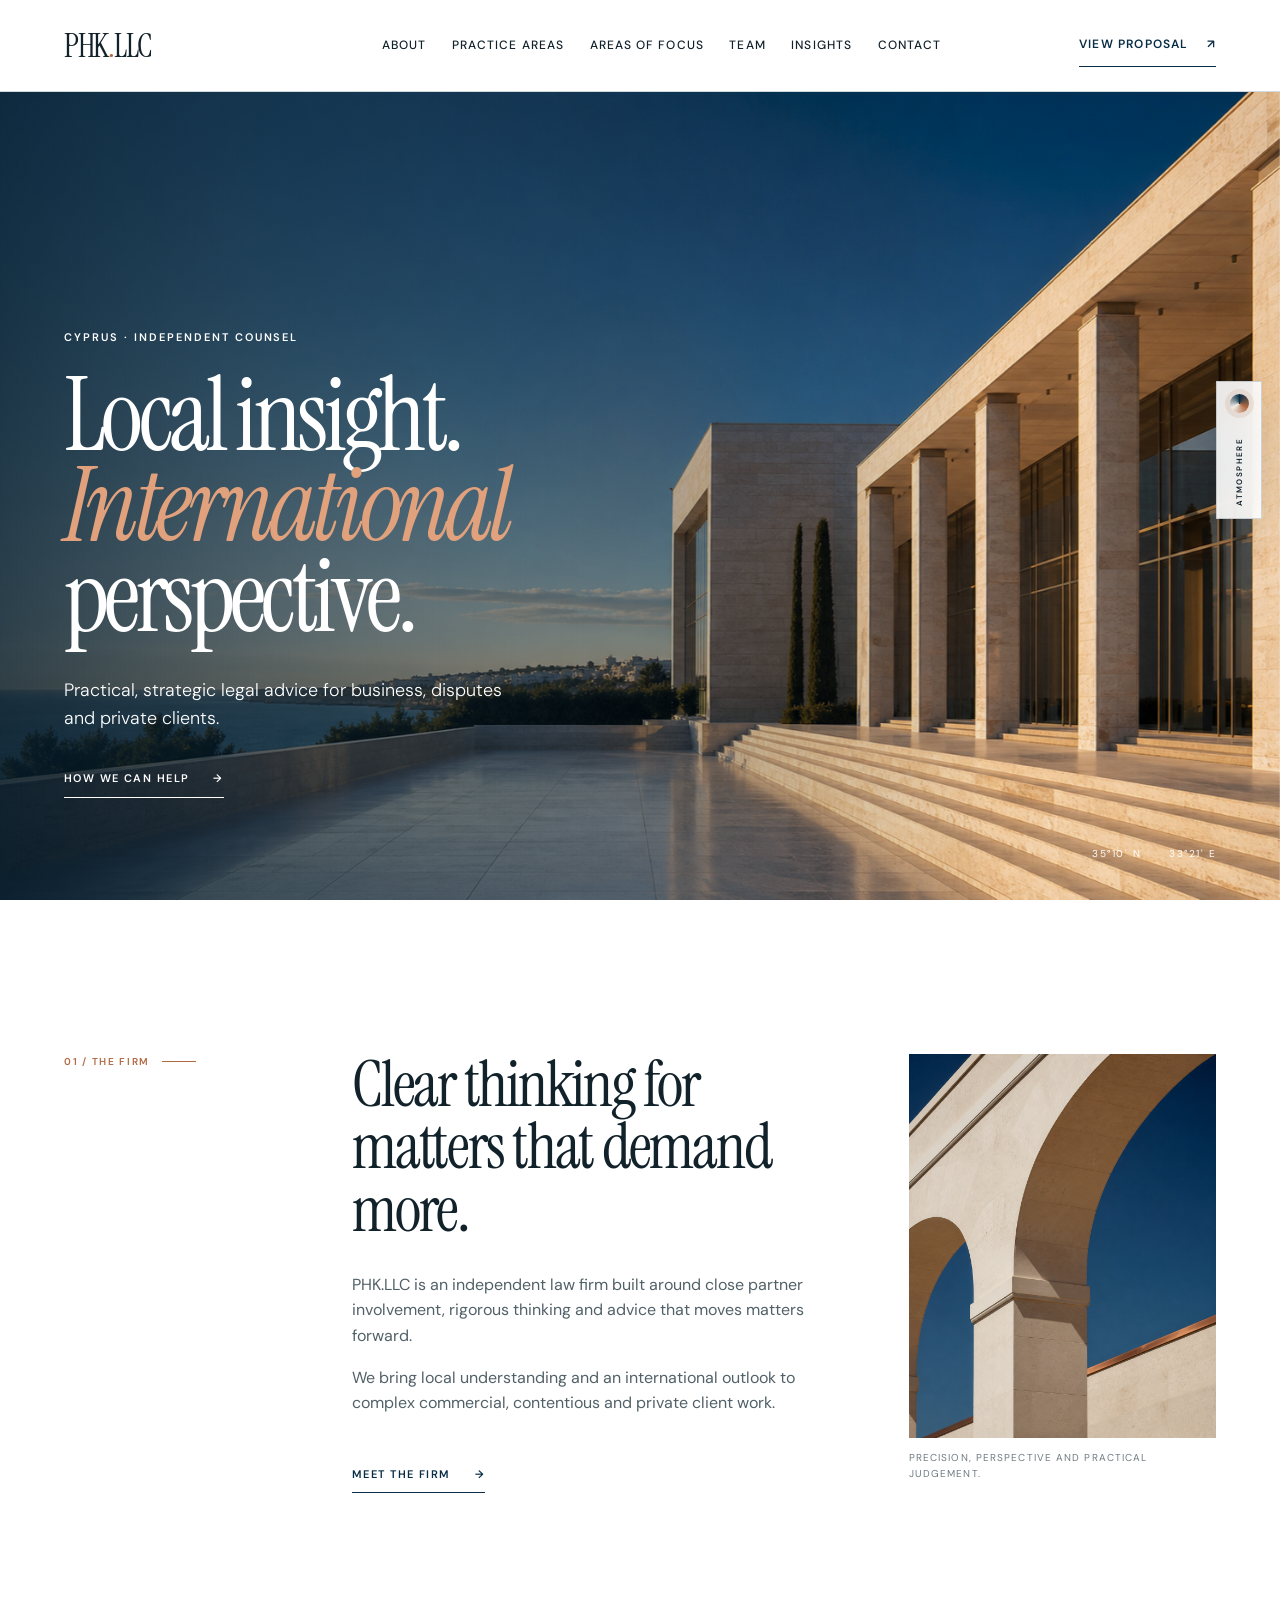
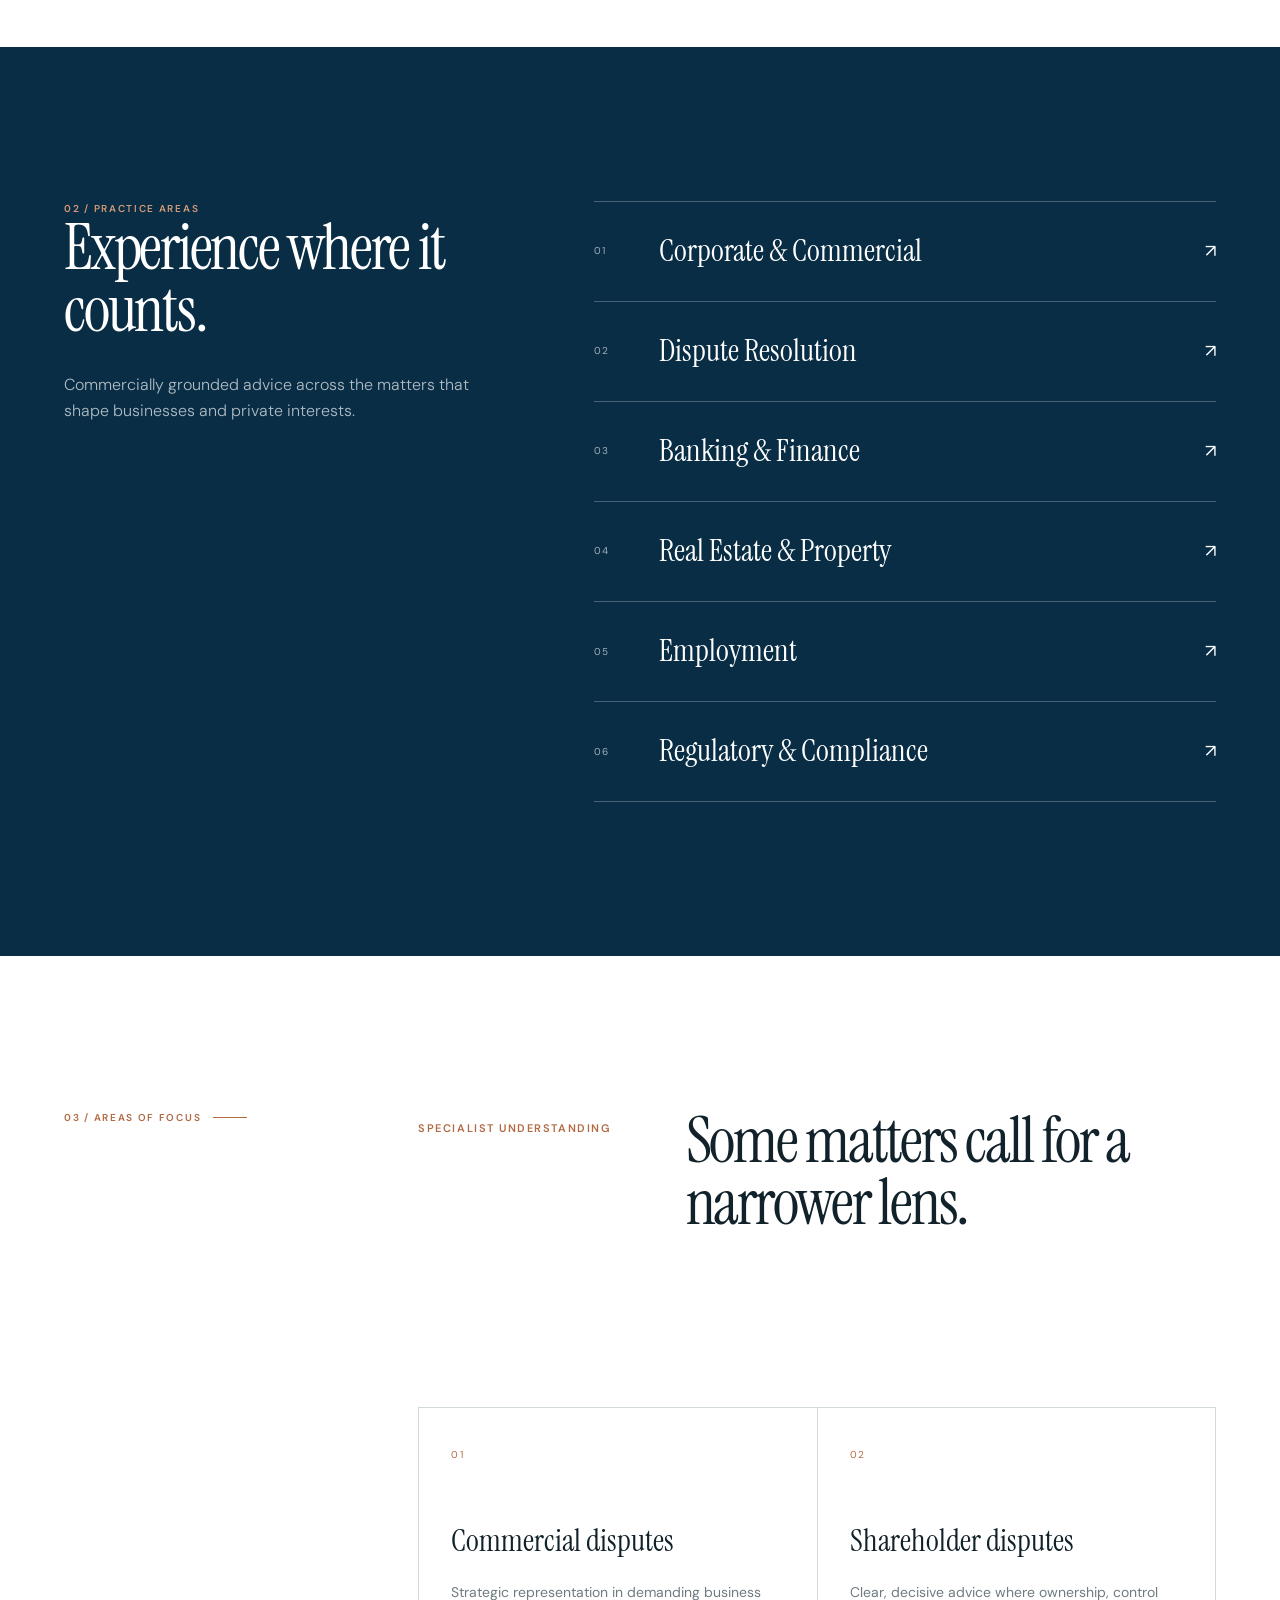
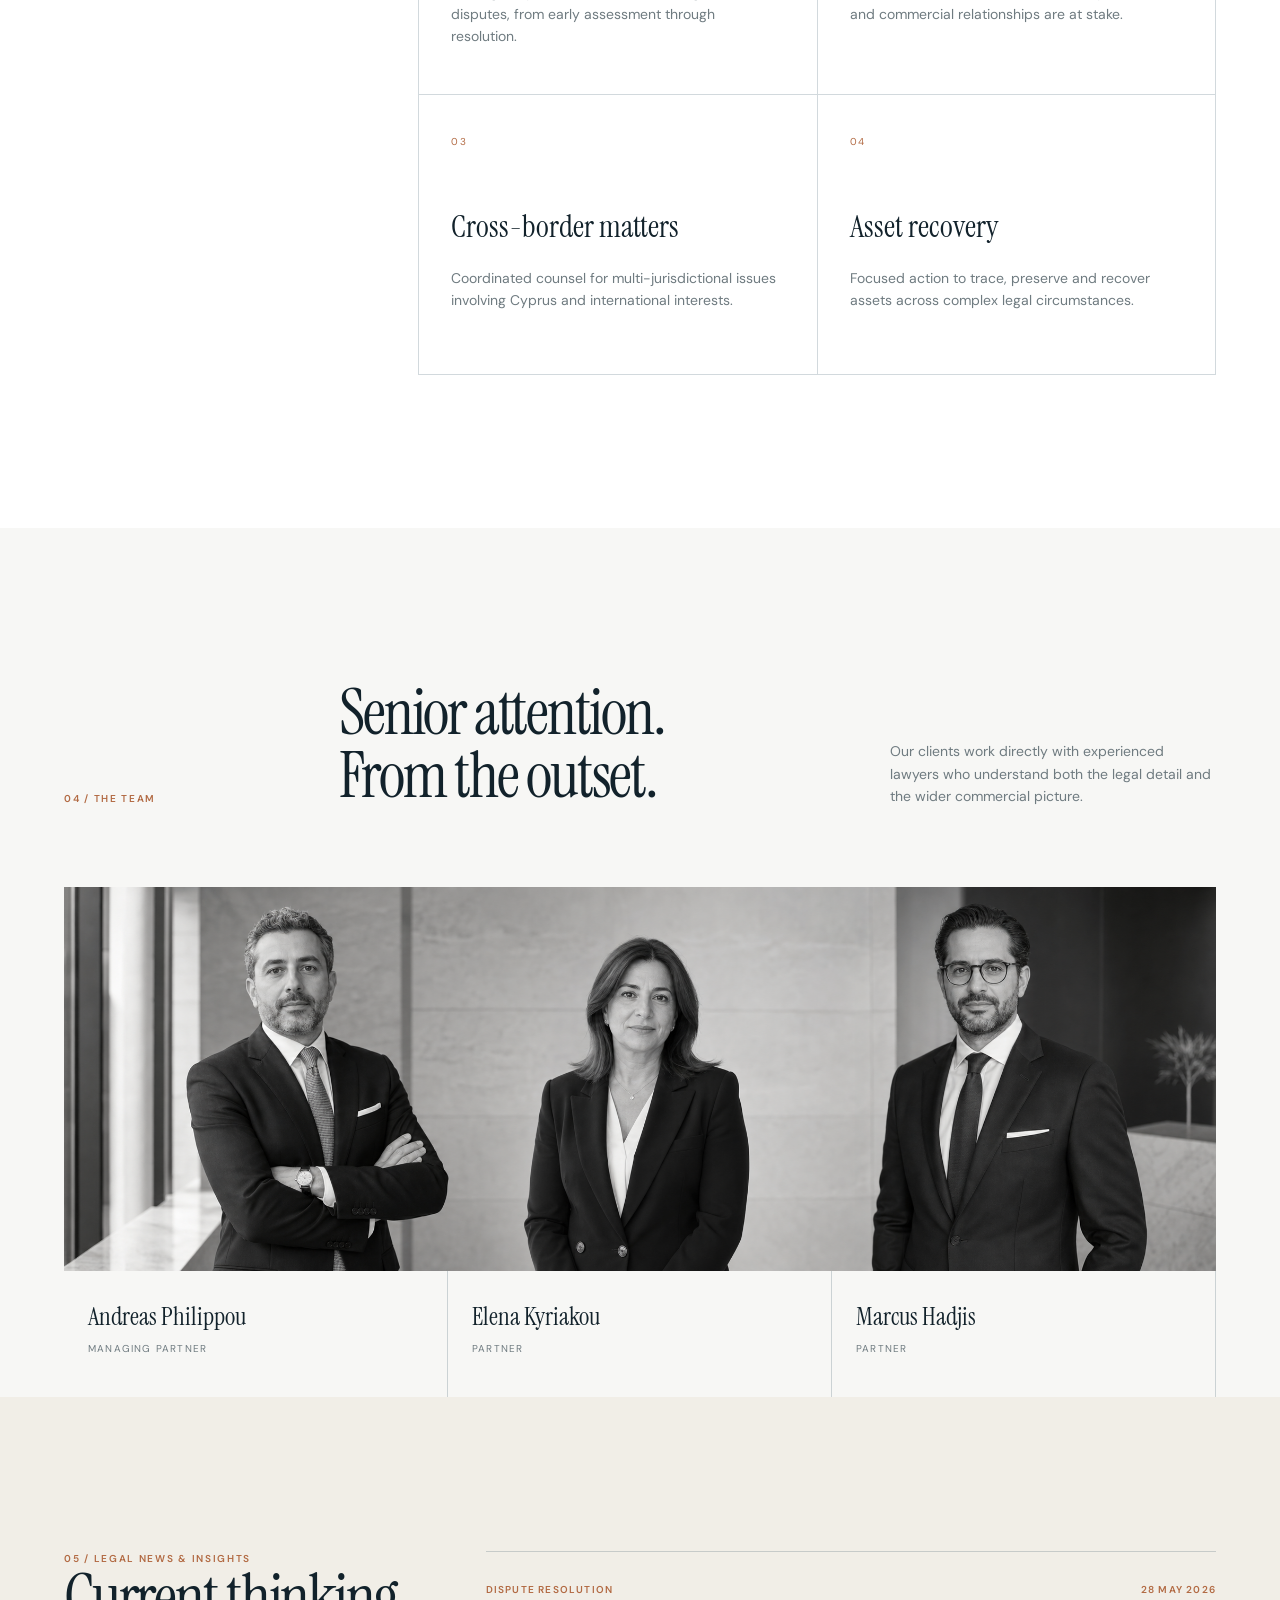
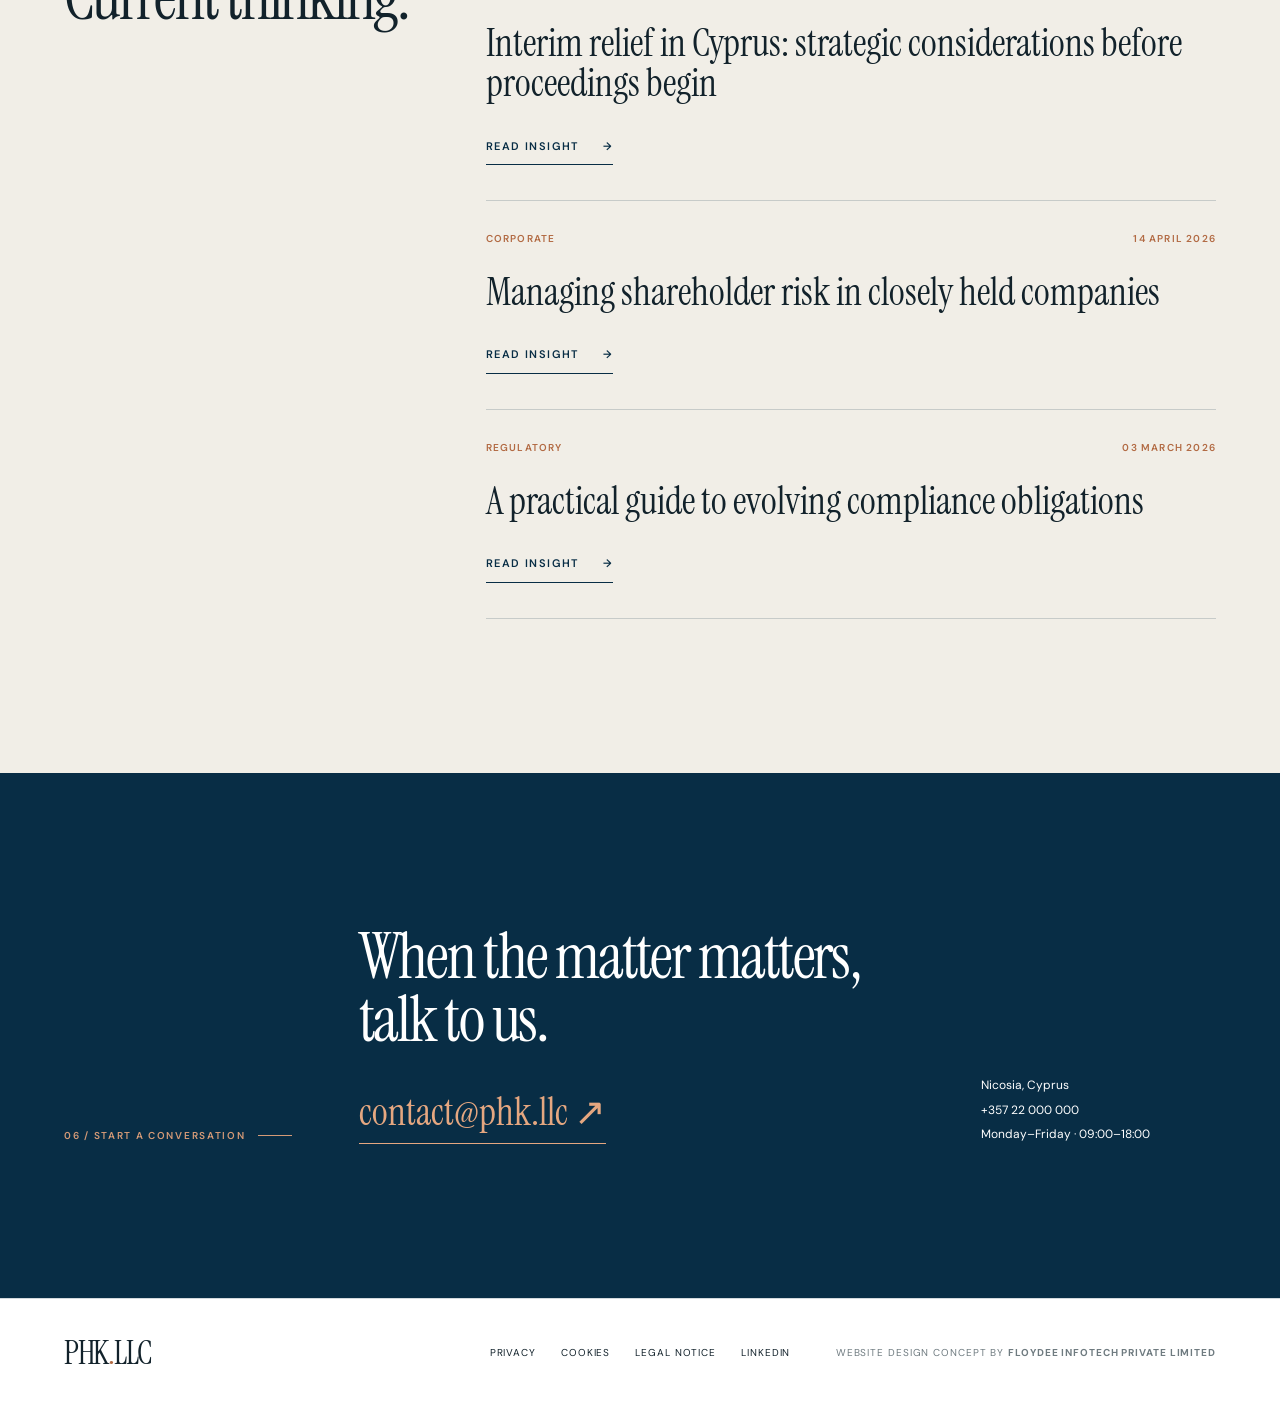
==== commit c4e59ae4: "Add visual themes and update proposal terms" ====
--- a/index.html
+++ b/index.html
@@ -16,6 +16,19 @@
 </head>
 <body>
   <a class="skip-link" href="#main">Skip to content</a>
+  <aside class="theme-studio" data-theme-studio>
+    <button class="theme-studio-toggle" type="button" aria-expanded="false" aria-label="Open colour studio" data-theme-toggle>
+      <span class="theme-studio-orb" aria-hidden="true"></span>
+      <span>Atmosphere</span>
+    </button>
+    <div class="theme-studio-panel" aria-label="Choose website atmosphere">
+      <p>Choose an atmosphere</p>
+      <button class="theme-choice is-active" type="button" data-theme-choice="mediterranean"><i></i><span>Mediterranean</span></button>
+      <button class="theme-choice" type="button" data-theme-choice="light"><i></i><span>Gallery light</span></button>
+      <button class="theme-choice" type="button" data-theme-choice="midnight"><i></i><span>Midnight ink</span></button>
+      <button class="theme-choice" type="button" data-theme-choice="terracotta"><i></i><span>Terracotta</span></button>
+    </div>
+  </aside>
 
   <header class="site-header">
     <a class="wordmark" href="#" aria-label="PHK.LLC home">PHK<span>.</span>LLC</a>
--- a/styles.css
+++ b/styles.css
@@ -12,11 +12,19 @@
   --serif: "Instrument Serif", Georgia, serif;
   --sans: "DM Sans", Arial, sans-serif;
   --pad: clamp(24px, 5vw, 78px);
+  --page: #fff;
+  --surface: #fff;
+  --surface-soft: #f7f7f5;
+  --sand-theme: #f1eee7;
+  --hero-accent: #e0a17c;
+  --pointer-x: 50vw;
+  --pointer-y: 50vh;
 }
 
 * { box-sizing: border-box; }
 html { scroll-behavior: smooth; }
-body { margin: 0; color: var(--ink); background: var(--white); font-family: var(--sans); font-size: 16px; line-height: 1.6; }
+body { margin: 0; color: var(--ink); background: var(--page); font-family: var(--sans); font-size: 16px; line-height: 1.6; transition: color .65s ease, background-color .65s ease; }
+body::before { content: ""; position: fixed; z-index: 80; left: var(--pointer-x); top: var(--pointer-y); width: 340px; height: 340px; border-radius: 50%; background: radial-gradient(circle, color-mix(in srgb, var(--copper) 11%, transparent), transparent 67%); pointer-events: none; transform: translate(-50%, -50%); opacity: .75; transition: opacity .5s; }
 body.is-locked { overflow: hidden; }
 a { color: inherit; text-decoration: none; }
 button, input { font: inherit; }
@@ -25,7 +33,7 @@
 .skip-link:focus { top: 12px; }
 :focus-visible { outline: 2px solid var(--copper); outline-offset: 4px; }
 
-.site-header { height: 92px; padding: 0 var(--pad); display: grid; grid-template-columns: 180px 1fr auto; align-items: center; gap: 32px; border-bottom: 1px solid var(--line); background: var(--white); }
+.site-header { height: 92px; padding: 0 var(--pad); display: grid; grid-template-columns: 180px 1fr auto; align-items: center; gap: 32px; border-bottom: 1px solid var(--line); background: var(--surface); transition: background-color .65s ease, border-color .65s ease; }
 .wordmark { font-family: var(--serif); font-size: 32px; letter-spacing: -.04em; line-height: 1; }
 .wordmark span { color: var(--copper); }
 .site-nav { justify-self: center; display: flex; gap: clamp(18px, 2vw, 38px); font-size: 12px; font-weight: 500; letter-spacing: .09em; text-transform: uppercase; }
@@ -38,12 +46,12 @@
 
 .hero { min-height: calc(100svh - 92px); position: relative; display: flex; align-items: flex-end; color: var(--white); overflow: hidden; }
 .hero-image, .hero-shade { position: absolute; inset: 0; height: 100%; object-fit: cover; }
-.hero-image { animation: hero-in 1.5s ease both; }
+.hero-image { animation: hero-in 1.5s ease both, hero-breathe 16s 1.5s ease-in-out infinite alternate; }
 .hero-shade { background: linear-gradient(90deg, rgba(3,27,43,.82) 0%, rgba(3,27,43,.36) 47%, rgba(3,27,43,.02) 78%); }
 .hero-copy { position: relative; z-index: 1; max-width: 860px; padding: clamp(80px, 11vw, 170px) var(--pad) clamp(55px, 8vw, 110px); }
 .hero-location, .proposal-eyebrow, .gate-kicker { margin: 0 0 25px; font-size: 11px; font-weight: 600; letter-spacing: .18em; text-transform: uppercase; }
 .hero h1 { margin: 0; font-family: var(--serif); font-size: clamp(63px, 8vw, 126px); font-weight: 400; line-height: .88; letter-spacing: -.045em; }
-.hero h1 em { color: #e0a17c; font-weight: 400; }
+.hero h1 em { color: var(--hero-accent); font-weight: 400; transition: color .65s ease; }
 .hero-intro { max-width: 470px; margin: 34px 0 28px; font-size: clamp(16px, 1.4vw, 20px); font-weight: 300; }
 .hero-index { position: absolute; z-index: 1; right: var(--pad); bottom: 38px; display: flex; gap: 28px; font-size: 10px; letter-spacing: .15em; }
 .text-link { display: inline-flex; align-items: center; gap: 24px; padding: 9px 0; border-bottom: 1px solid currentColor; color: var(--navy); font-size: 11px; font-weight: 600; letter-spacing: .13em; text-transform: uppercase; transition: gap .3s; }
@@ -60,8 +68,8 @@
 .intro-image { margin: 0; }
 .intro-image img { aspect-ratio: 4 / 5; object-fit: cover; }
 .intro-image figcaption { margin-top: 12px; color: var(--muted); font-size: 10px; letter-spacing: .11em; text-transform: uppercase; }
-.navy { color: var(--white); background: var(--navy); }
-.sand { background: var(--sand); }
+.navy { color: var(--white); background: var(--navy); transition: background-color .65s ease; }
+.sand { background: var(--sand-theme); transition: background-color .65s ease; }
 .practice { display: grid; grid-template-columns: .8fr 1.2fr; gap: clamp(50px, 9vw, 150px); }
 .section-heading p { max-width: 460px; color: inherit; opacity: .68; font-weight: 300; }
 .practice-list { border-top: 1px solid rgba(255,255,255,.25); }
@@ -78,7 +86,7 @@
 .focus-grid span { color: var(--copper); font-size: 10px; letter-spacing: .14em; }
 .focus-grid h3, .deliver-grid h3, .terms-columns h3 { margin: 50px 0 15px; font-family: var(--serif); font-size: 31px; font-weight: 400; }
 .focus-grid p, .deliver-grid p { color: var(--muted); font-size: 14px; }
-.team { padding-bottom: 0; background: #f7f7f5; }
+.team { padding-bottom: 0; background: var(--surface-soft); transition: background-color .65s ease; }
 .team-heading { display: grid; grid-template-columns: .45fr 1fr .65fr; gap: 50px; align-items: end; margin-bottom: 80px; }
 .team-heading h2, .team-heading p { margin-bottom: 0; }
 .team-heading p { color: var(--muted); font-size: 14px; }
@@ -99,7 +107,7 @@
 .contact-main h2 { max-width: 750px; }
 .contact-main > a { display: inline-block; color: #e5a780; font-family: var(--serif); font-size: clamp(27px, 3vw, 46px); border-bottom: 1px solid currentColor; }
 .contact-details { display: flex; flex-direction: column; gap: 5px; font-style: normal; font-size: 12px; opacity: .7; }
-.site-footer { padding: 38px var(--pad); display: grid; grid-template-columns: 1fr auto 1fr; gap: 35px; align-items: center; border-top: 1px solid var(--line); font-size: 10px; letter-spacing: .09em; text-transform: uppercase; }
+.site-footer { padding: 38px var(--pad); display: grid; grid-template-columns: 1fr auto 1fr; gap: 35px; align-items: center; border-top: 1px solid var(--line); background: var(--surface); font-size: 10px; letter-spacing: .09em; text-transform: uppercase; transition: background-color .65s ease; }
 .footer-links { display: flex; gap: 25px; }
 .site-footer p { justify-self: end; margin: 0; color: var(--muted); }
 
@@ -126,11 +134,11 @@
 .gate-note { margin: 35px 0 0; color: rgba(255,255,255,.4); font-size: 9px; letter-spacing: .09em; text-transform: uppercase; }
 .shake { animation: shake .32s linear; }
 
-.proposal-page { background: #f8f8f6; }
+.proposal-page { background: var(--surface-soft); }
 .proposal-lock { position: fixed; z-index: 200; inset: 0; display: grid; place-items: center; padding: 20px; background: var(--navy-deep); transition: opacity .4s, visibility .4s; }
 .proposal-lock.is-unlocked { opacity: 0; visibility: hidden; pointer-events: none; }
 .lock-panel { transform: none; }
-.proposal-header { height: 84px; display: grid; grid-template-columns: 1fr auto 1fr; align-items: center; padding: 0 var(--pad); border-bottom: 1px solid var(--line); color: var(--navy); font-size: 10px; letter-spacing: .12em; text-transform: uppercase; background: var(--white); }
+.proposal-header { height: 84px; display: grid; grid-template-columns: 1fr auto 1fr; align-items: center; padding: 0 var(--pad); border-bottom: 1px solid var(--line); color: var(--navy); font-size: 10px; letter-spacing: .12em; text-transform: uppercase; background: var(--surface); transition: background-color .65s ease; }
 .proposal-header > a:last-child { justify-self: end; border-bottom: 1px solid; }
 .floydee-mark { display: flex; flex-direction: column; width: max-content; color: var(--navy); font-size: 17px; font-weight: 600; letter-spacing: .12em; line-height: 1; }
 .floydee-mark span { margin-top: 4px; color: var(--copper); font-size: 7px; letter-spacing: .29em; }
@@ -149,6 +157,10 @@
 .price-stack span { display: block; font-size: 10px; letter-spacing: .14em; text-transform: uppercase; opacity: .65; }
 .price-stack strong { display: block; margin: 10px 0; color: #dda17d; font-family: var(--serif); font-size: clamp(90px, 12vw, 180px); font-weight: 400; line-height: .85; }
 .price-stack p { color: rgba(255,255,255,.5); font-size: 11px; }
+.monthly-price { margin-top: 28px; padding-top: 22px; border-top: 1px solid rgba(255,255,255,.26); }
+.monthly-price span { display: block; color: rgba(255,255,255,.66); }
+.monthly-price strong { display: inline !important; margin: 0 8px 0 0 !important; color: #fff !important; font-size: clamp(42px, 6vw, 78px) !important; line-height: 1 !important; }
+.monthly-price em { color: #dda17d; font-size: 11px; font-style: normal; letter-spacing: .12em; text-transform: uppercase; }
 .sitemap { margin-top: 70px; display: grid; grid-template-columns: repeat(3, 1fr); border-top: 1px solid var(--line); border-left: 1px solid var(--line); }
 .sitemap > div { min-height: 200px; display: flex; flex-direction: column; padding: 27px; border-right: 1px solid var(--line); border-bottom: 1px solid var(--line); }
 .sitemap .sitemap-home { grid-column: 1 / -1; min-height: auto; color: var(--white); background: var(--navy); font-family: var(--serif); font-size: 35px; }
@@ -177,7 +189,7 @@
 .ai-grid { margin-top: 55px; display: grid; grid-template-columns: repeat(2, 1fr); border-top: 1px solid rgba(255,255,255,.2); border-left: 1px solid rgba(255,255,255,.2); }
 .ai-grid span { padding: 22px; border-right: 1px solid rgba(255,255,255,.2); border-bottom: 1px solid rgba(255,255,255,.2); font-size: 12px; }
 .ai-note { margin-top: 30px; color: #dda17d; font-size: 11px; }
-.terms-columns { margin-top: 60px; display: grid; grid-template-columns: repeat(3, 1fr); gap: 45px; }
+.terms-columns { margin-top: 60px; display: grid; grid-template-columns: repeat(2, 1fr); gap: 70px; }
 .terms-columns h3 { margin-top: 0; }
 .timeline-list { margin: 55px 0 0; padding: 0; list-style: none; border-top: 1px solid var(--line); }
 .timeline-list li { display: grid; grid-template-columns: 45px 1fr auto; gap: 28px; padding: 24px 0; border-bottom: 1px solid var(--line); }
@@ -193,13 +205,97 @@
 .proposal-close h2 { max-width: 1100px; font-size: clamp(65px, 8vw, 130px); }
 .proposal-close > a { width: max-content; color: #dda17d; font-family: var(--serif); font-size: clamp(28px, 4vw, 52px); border-bottom: 1px solid; }
 .close-meta { margin-top: 90px; padding-top: 25px; display: flex; justify-content: space-between; border-top: 1px solid rgba(255,255,255,.25); font-size: 9px; letter-spacing: .11em; text-transform: uppercase; opacity: .55; }
-.proposal-footer { padding: 35px var(--pad); display: flex; justify-content: space-between; align-items: center; background: var(--white); }
+.proposal-footer { padding: 35px var(--pad); display: flex; justify-content: space-between; align-items: center; background: var(--surface); transition: background-color .65s ease; }
 .proposal-footer p { color: var(--muted); font-size: 9px; letter-spacing: .11em; text-transform: uppercase; }
 .reveal { opacity: 0; transform: translateY(22px); transition: opacity .75s ease, transform .75s ease; }
 .reveal.is-visible { opacity: 1; transform: translateY(0); }
 
 @keyframes hero-in { from { transform: scale(1.05); opacity: .7; } to { transform: scale(1); opacity: 1; } }
+@keyframes hero-breathe { from { transform: scale(1); } to { transform: scale(1.035); } }
 @keyframes shake { 25% { transform: translateX(-5px); } 50% { transform: translateX(5px); } 75% { transform: translateX(-3px); } }
+@keyframes rise-in { from { opacity: 0; transform: translateY(24px); } to { opacity: 1; transform: translateY(0); } }
+
+.theme-studio { position: fixed; z-index: 90; right: 18px; top: 50%; transform: translateY(-50%); color: var(--ink); }
+.theme-studio-toggle { width: 46px; min-height: 138px; display: flex; flex-direction: column; justify-content: space-between; align-items: center; gap: 15px; padding: 12px 8px; border: 1px solid var(--line); color: inherit; background: color-mix(in srgb, var(--surface) 90%, transparent); backdrop-filter: blur(14px); cursor: pointer; box-shadow: 0 14px 45px rgba(4,29,45,.12); transition: transform .35s, background-color .5s, border-color .5s; }
+.theme-studio-toggle:hover, .theme-studio.is-open .theme-studio-toggle { transform: translateX(-4px); }
+.theme-studio-toggle > span:last-child { writing-mode: vertical-rl; transform: rotate(180deg); font-size: 8px; font-weight: 600; letter-spacing: .17em; text-transform: uppercase; }
+.theme-studio-orb { width: 19px; height: 19px; border-radius: 50%; background: conic-gradient(var(--navy), var(--copper), var(--sand-theme), var(--navy)); box-shadow: 0 0 0 5px color-mix(in srgb, var(--copper) 13%, transparent); animation: studio-spin 7s linear infinite; }
+.theme-studio-panel { position: absolute; right: 58px; top: 50%; width: 230px; padding: 18px; border: 1px solid var(--line); background: color-mix(in srgb, var(--surface) 94%, transparent); backdrop-filter: blur(20px); box-shadow: 0 22px 60px rgba(4,29,45,.18); opacity: 0; visibility: hidden; transform: translate(16px, -50%) scale(.96); transform-origin: right center; transition: opacity .3s, visibility .3s, transform .3s, background-color .5s; }
+.theme-studio.is-open .theme-studio-panel { opacity: 1; visibility: visible; transform: translate(0, -50%) scale(1); }
+.theme-studio-panel p { margin: 0 0 14px; color: var(--muted); font-size: 8px; font-weight: 600; letter-spacing: .16em; text-transform: uppercase; }
+.theme-choice { width: 100%; display: grid; grid-template-columns: 28px 1fr; gap: 12px; align-items: center; padding: 10px 0; border: 0; border-top: 1px solid var(--line); color: inherit; background: transparent; cursor: pointer; text-align: left; font-size: 10px; font-weight: 500; letter-spacing: .08em; text-transform: uppercase; }
+.theme-choice i { width: 24px; height: 24px; border-radius: 50%; border: 1px solid rgba(255,255,255,.4); transition: transform .3s, box-shadow .3s; }
+.theme-choice:hover i, .theme-choice.is-active i { transform: scale(1.14); box-shadow: 0 0 0 4px color-mix(in srgb, var(--copper) 18%, transparent); }
+.theme-choice[data-theme-choice="mediterranean"] i { background: linear-gradient(135deg, #082d45 50%, #b26a43 50%); }
+.theme-choice[data-theme-choice="light"] i { background: linear-gradient(135deg, #fff 50%, #d7d1c4 50%); }
+.theme-choice[data-theme-choice="midnight"] i { background: linear-gradient(135deg, #07141c 50%, #81a7b8 50%); }
+.theme-choice[data-theme-choice="terracotta"] i { background: linear-gradient(135deg, #4b2923 50%, #c9825b 50%); }
+.section-label::after, .proposal-number::after { content: ""; display: inline-block; width: 0; height: 1px; margin: 0 0 3px 12px; background: currentColor; transition: width .7s .25s ease; }
+.is-visible.section-label::after, .proposal-number::after { width: 34px; }
+.practice-list a i, .insight-list .text-link span, .contact-main a span, .proposal-close a span { transition: transform .3s; }
+.practice-list a:hover i, .insight-list .text-link:hover span, .contact-main a:hover span, .proposal-close a:hover span { transform: translate(4px, -4px); }
+.ai-orbit::before { animation: orbit-pulse 5s ease-in-out infinite alternate; }
+.ai-orbit::after { animation: orbit-pulse 5s 1s ease-in-out infinite alternate-reverse; }
+.hero-copy > *, .proposal-hero > * { animation: rise-in .85s both; }
+.hero-copy > :nth-child(1), .proposal-hero > :nth-child(1) { animation-delay: .18s; }
+.hero-copy > :nth-child(2), .proposal-hero > :nth-child(2) { animation-delay: .31s; }
+.hero-copy > :nth-child(3) { animation-delay: .44s; }
+.hero-copy > :nth-child(4) { animation-delay: .57s; }
+
+@keyframes studio-spin { to { transform: rotate(360deg); } }
+@keyframes orbit-pulse { from { transform: scale(.96); opacity: .45; } to { transform: scale(1.05); opacity: 1; } }
+
+html[data-theme="light"] {
+  --navy: #173f55;
+  --navy-deep: #0d2b3b;
+  --copper: #9c684c;
+  --sand-theme: #f4f2ed;
+  --surface-soft: #faf9f6;
+  --hero-accent: #c6815c;
+}
+html[data-theme="midnight"] {
+  --navy: #061d29;
+  --navy-deep: #020d13;
+  --blue: #123c4e;
+  --copper: #81a7b8;
+  --ink: #e5edf0;
+  --muted: #9aabb2;
+  --line: rgba(216,232,237,.16);
+  --page: #091820;
+  --surface: #0c202a;
+  --surface-soft: #102832;
+  --sand-theme: #132d37;
+  --hero-accent: #93bdca;
+}
+html[data-theme="terracotta"] {
+  --navy: #4b2923;
+  --navy-deep: #2e1714;
+  --blue: #693a30;
+  --copper: #c9825b;
+  --ink: #34231f;
+  --muted: #806d66;
+  --line: rgba(75,41,35,.2);
+  --page: #fbf4ed;
+  --surface: #fff9f2;
+  --surface-soft: #f3e5d8;
+  --sand-theme: #ead7c7;
+  --hero-accent: #efa278;
+}
+html[data-theme="midnight"] .intro-copy p,
+html[data-theme="midnight"] .focus-grid p,
+html[data-theme="midnight"] .deliver-grid p,
+html[data-theme="midnight"] .proposal-section > div > p { color: var(--muted); }
+html[data-theme="midnight"] .team-names a:hover { background: #16333e; }
+html[data-theme="midnight"] .sitemap > div,
+html[data-theme="midnight"] .deliver-grid article,
+html[data-theme="midnight"] .compare article { background: color-mix(in srgb, var(--surface) 65%, transparent); }
+html[data-theme="midnight"] .proposal-header,
+html[data-theme="midnight"] .floydee-mark,
+html[data-theme="midnight"] .button-link,
+html[data-theme="midnight"] .menu-toggle { color: var(--ink); }
+html[data-theme="terracotta"] .hero-image { filter: sepia(.12) saturate(.86); }
+html[data-theme="midnight"] .hero-image { filter: saturate(.65) brightness(.76); }
+html[data-theme="light"] .hero-image { filter: saturate(.82) brightness(1.08); }
 
 @media (max-width: 1050px) {
   .site-header { grid-template-columns: 1fr auto auto; }
